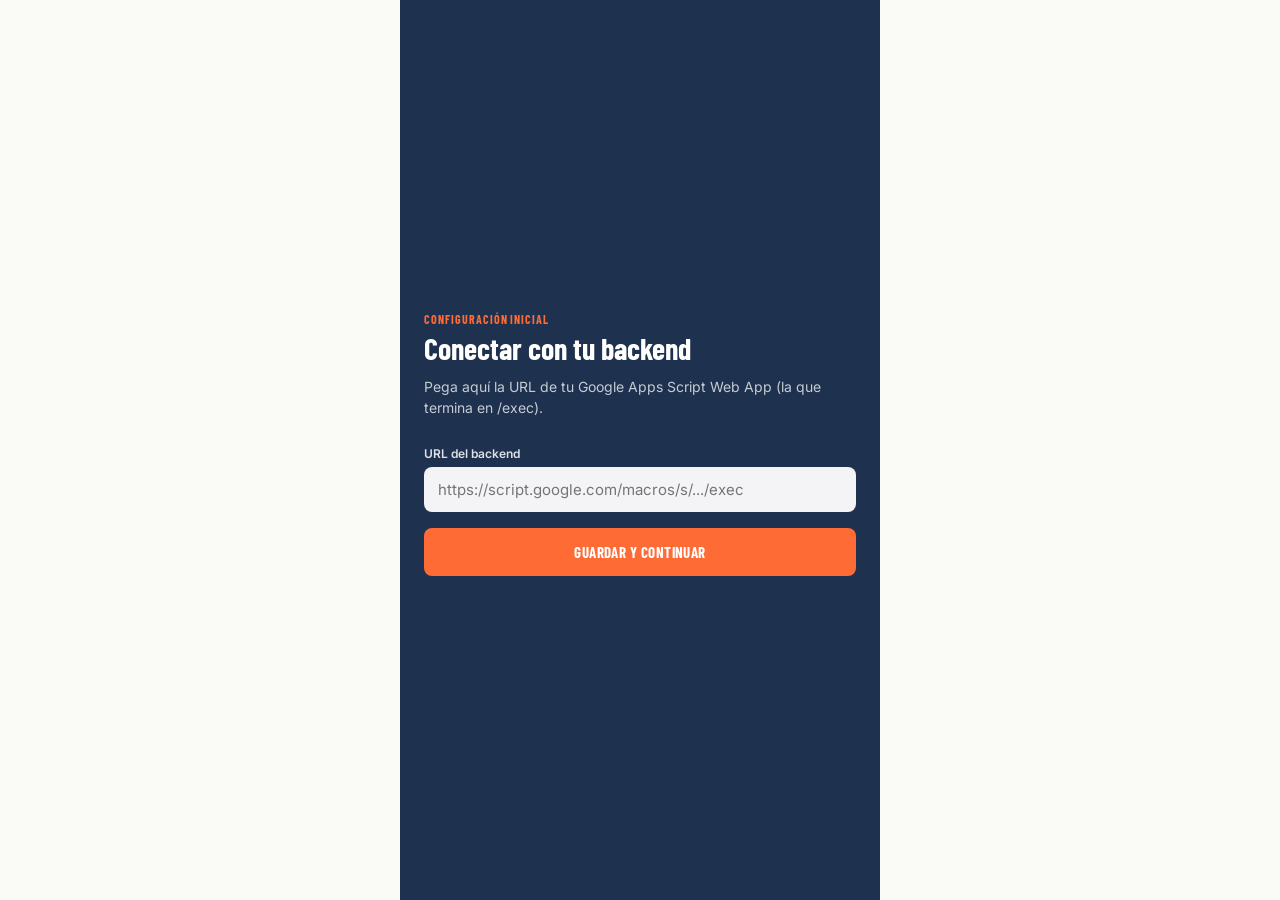
==== admin.html @ cb7159e5 "Add files via upload" ====
<!DOCTYPE html>
<html lang="es">
<head>
<meta charset="UTF-8">
<meta name="viewport" content="width=device-width, initial-scale=1, viewport-fit=cover">
<title>Admin - Control de Obra</title>
<link rel="stylesheet" href="styles.css">
</head>
<body>
<div id="app">

  <div id="screen-setup" class="screen center-screen hidden">
    <p class="eyebrow">Configuración inicial</p>
    <h1>Conectar con tu backend</h1>
    <p class="desc">Pega aquí la URL de tu Google Apps Script Web App (la que termina en /exec).</p>
    <div class="field">
      <label>URL del backend</label>
      <input type="url" id="input-backend-url" placeholder="https://script.google.com/macros/s/.../exec">
    </div>
    <button class="btn-primary" id="btn-save-backend">Guardar y continuar</button>
    <div class="error-msg" id="setup-error"></div>
  </div>

  <div id="screen-admin" class="screen center-screen hidden">
    <p class="eyebrow">Solo administrador</p>
    <h1>Crear proyecto nuevo</h1>
    <p class="desc">Esto duplica tu Sheet Maestro automáticamente y lo deja listo para usar - no necesitas tocar Drive.</p>
    <div class="field">
      <label>Nombre del proyecto</label>
      <input type="text" id="input-nombre-proyecto" placeholder="Ej. Impermeabilización Edificio ABC">
    </div>
    <div class="field">
      <label>Clave de administrador</label>
      <input type="password" id="input-clave">
    </div>
    <button class="btn-primary" id="btn-crear">Crear proyecto</button>
    <div class="error-msg" id="admin-error"></div>
    <div id="admin-success" class="hidden" style="margin-top:18px; background:rgba(255,255,255,0.1); border-radius:10px; padding:14px;">
      <p style="color:white; font-size:14px; margin:0 0 8px;">✅ Proyecto creado.</p>
      <a id="link-nuevo-sheet" href="#" target="_blank" class="btn-secondary" style="display:block; text-align:center; text-decoration:none; background:white;">Abrir el Sheet nuevo</a>
    </div>
    <button class="btn-secondary" id="btn-change-backend" style="margin-top:24px;">Cambiar URL del backend</button>
  </div>

</div>
<div id="toast" class="toast"></div>
<script src="admin.js"></script>
</body>
</html>
---- styles.css ----
@import url("https://fonts.googleapis.com/css2?family=Barlow+Condensed:wght@600;700&family=Inter:wght@400;500;600;700&display=swap");

:root {
  --bg: #FAFAF7;
  --surface: #FFFFFF;
  --ink: #1A1D29;
  --muted: #6B6F7A;
  --navy: #2B4570;
  --navy-dark: #1E314F;
  --orange: #FF6B35;
  --green: #3C8C5C;
  --green-bg: #E3F1E8;
  --amber: #B8852B;
  --amber-bg: #FBF1DD;
  --red: #C84B31;
  --red-bg: #FBE6E1;
  --line: #E4E1D8;
}

* { box-sizing: border-box; }

html, body {
  margin: 0;
  background: var(--bg);
  color: var(--ink);
  font-family: "Inter", sans-serif;
  -webkit-tap-highlight-color: transparent;
}

#app {
  max-width: 480px;
  margin: 0 auto;
  min-height: 100vh;
  display: flex;
  flex-direction: column;
  position: relative;
}

.screen { display: flex; flex-direction: column; min-height: 100vh; }
.hidden { display: none !important; }

.eyebrow {
  font-family: "Barlow Condensed", sans-serif;
  font-weight: 700;
  letter-spacing: 0.08em;
  text-transform: uppercase;
  font-size: 12px;
  color: var(--orange);
}

h1, h2, h3 {
  font-family: "Barlow Condensed", sans-serif;
  font-weight: 700;
  margin: 0;
  color: var(--navy-dark);
}

/* ---------- Pantallas de configuracion / login ---------- */
.center-screen {
  flex: 1;
  display: flex;
  flex-direction: column;
  justify-content: center;
  padding: 32px 24px;
  background: var(--navy-dark);
  color: white;
}

.center-screen h1 { color: white; font-size: 30px; }
.center-screen p.eyebrow { color: var(--orange); margin-bottom: 4px; }
.center-screen .desc { color: rgba(255,255,255,0.75); font-size: 14px; margin: 10px 0 28px; line-height: 1.5; }

.field { margin-bottom: 16px; }
.field label {
  display: block;
  font-size: 12px;
  font-weight: 600;
  color: rgba(255,255,255,0.85);
  margin-bottom: 6px;
}
.field input, .field select, .field textarea {
  width: 100%;
  padding: 13px 14px;
  border-radius: 8px;
  border: none;
  font-family: "Inter", sans-serif;
  font-size: 15px;
  background: rgba(255,255,255,0.95);
  color: var(--ink);
}
.field textarea { resize: vertical; min-height: 70px; }

.btn-primary {
  background: var(--orange);
  color: white;
  border: none;
  font-family: "Barlow Condensed", sans-serif;
  font-weight: 700;
  letter-spacing: 0.03em;
  text-transform: uppercase;
  font-size: 15px;
  padding: 15px;
  border-radius: 8px;
  width: 100%;
  cursor: pointer;
  transition: transform 0.08s ease;
}
.btn-primary:active { transform: scale(0.97); }
.btn-secondary {
  background: transparent;
  border: 1px solid var(--line);
  color: var(--navy-dark);
  font-family: "Inter", sans-serif;
  font-weight: 600;
  font-size: 14px;
  padding: 12px;
  border-radius: 8px;
  width: 100%;
  cursor: pointer;
}

.error-msg { color: #FFB4A3; font-size: 13px; margin-top: 8px; min-height: 16px; }

/* ---------- Pantalla principal ---------- */
header.topbar {
  background: var(--navy);
  color: white;
  padding: calc(env(safe-area-inset-top, 0px) + 14px) 18px 14px;
  position: relative;
  overflow: hidden;
}
header.topbar::after {
  content: "";
  position: absolute;
  top: -20px; right: 28px;
  width: 14px; height: 140px;
  background: var(--orange);
  transform: rotate(18deg);
  opacity: 0.9;
}
header.topbar .proj { font-size: 19px; }
header.topbar .meta {
  display: flex;
  justify-content: space-between;
  align-items: center;
  margin-top: 2px;
}
header.topbar .meta span { font-size: 12px; color: rgba(255,255,255,0.7); }
header.topbar .gear {
  background: rgba(255,255,255,0.12);
  border: none;
  color: white;
  width: 30px; height: 30px;
  border-radius: 50%;
  font-size: 14px;
  cursor: pointer;
}

main#content {
  flex: 1;
  padding: 16px 14px 90px;
  overflow-y: auto;
}

nav#bottom-nav {
  position: fixed;
  bottom: 0; left: 0; right: 0;
  max-width: 480px;
  margin: 0 auto;
  display: flex;
  background: var(--surface);
  border-top: 1px solid var(--line);
  padding-bottom: env(safe-area-inset-bottom, 0px);
  z-index: 10;
}
nav#bottom-nav button {
  flex: 1;
  background: none;
  border: none;
  padding: 11px 4px 9px;
  font-family: "Inter", sans-serif;
  font-size: 11.5px;
  font-weight: 600;
  color: var(--muted);
  cursor: pointer;
  display: flex;
  flex-direction: column;
  align-items: center;
  gap: 3px;
}
nav#bottom-nav button .ic { font-size: 18px; }
nav#bottom-nav button.active { color: var(--navy); }
nav#bottom-nav button.active .ic { color: var(--orange); }

.section-title {
  display: flex;
  justify-content: space-between;
  align-items: baseline;
  margin-bottom: 12px;
}
.section-title h2 { font-size: 20px; }
.section-title .count { font-size: 12px; color: var(--muted); }

/* ---------- Gantt ---------- */
.gantt-wrap {
  background: var(--surface);
  border: 1px solid var(--line);
  border-radius: 10px;
  overflow-x: auto;
  margin-bottom: 18px;
}
.gantt-inner { min-width: 700px; padding: 10px 10px 4px; }
.gantt-ruler {
  position: relative;
  height: 22px;
  border-bottom: 1px dashed var(--line);
  margin-bottom: 6px;
}
.gantt-tick {
  position: absolute;
  top: 0;
  font-size: 10px;
  color: var(--muted);
  border-left: 1px dashed var(--line);
  padding-left: 4px;
  height: 100%;
}
.gantt-row {
  position: relative;
  height: 34px;
  border-top: 1px solid #F2F0E9;
}
.gantt-row:first-child { border-top: none; }
.gantt-bar {
  position: absolute;
  top: 6px;
  height: 22px;
  border-radius: 5px;
  font-size: 10.5px;
  color: white;
  display: flex;
  align-items: center;
  padding: 0 8px;
  white-space: nowrap;
  overflow: hidden;
  cursor: pointer;
  font-weight: 600;
}

/* ---------- Tarjetas de tarea / contratista ---------- */
.card {
  background: var(--surface);
  border: 1px solid var(--line);
  border-radius: 10px;
  padding: 14px;
  margin-bottom: 10px;
  cursor: pointer;
}
.card .row1 {
  display: flex;
  justify-content: space-between;
  gap: 10px;
  align-items: flex-start;
}
.card .title { font-weight: 700; font-size: 15px; line-height: 1.3; }
.card .sub { font-size: 12.5px; color: var(--muted); margin-top: 3px; }
.card .dates { font-size: 12px; color: var(--muted); margin-top: 6px; }

.badge {
  font-size: 10.5px;
  font-weight: 700;
  padding: 3px 9px;
  border-radius: 20px;
  white-space: nowrap;
  text-transform: uppercase;
  letter-spacing: 0.02em;
}
.badge.pendiente { background: #EEECE4; color: var(--muted); }
.badge.en-proceso { background: var(--amber-bg); color: var(--amber); }
.badge.completada { background: var(--green-bg); color: var(--green); }
.badge.vencida { background: var(--red-bg); color: var(--red); }

.contact-row { display: flex; gap: 8px; margin-top: 10px; }
.contact-row a {
  flex: 1;
  text-align: center;
  font-size: 12.5px;
  font-weight: 600;
  padding: 9px;
  border-radius: 7px;
  text-decoration: none;
  background: var(--bg);
  color: var(--navy-dark);
  border: 1px solid var(--line);
}

/* ---------- Bitacora ---------- */
.bitacora-form {
  background: var(--surface);
  border: 1px solid var(--line);
  border-radius: 10px;
  padding: 14px;
  margin-bottom: 18px;
}
.photo-btn {
  display: flex;
  align-items: center;
  justify-content: center;
  gap: 8px;
  background: var(--bg);
  border: 1px dashed var(--line);
  border-radius: 8px;
  padding: 12px;
  font-size: 13px;
  font-weight: 600;
  color: var(--navy);
  cursor: pointer;
  margin-bottom: 14px;
}
.photo-preview { width: 100%; border-radius: 8px; margin-bottom: 12px; display: none; }

.bitacora-entry {
  border-bottom: 1px solid var(--line);
  padding: 12px 0;
}
.bitacora-entry .fecha { font-size: 11px; color: var(--orange); font-weight: 700; text-transform: uppercase; letter-spacing: 0.04em; }
.bitacora-entry .act { font-size: 14px; margin-top: 3px; }
.bitacora-entry .inc { font-size: 13px; color: var(--red); margin-top: 3px; }
.bitacora-entry .resp { font-size: 11.5px; color: var(--muted); margin-top: 4px; }
.bitacora-entry img { width: 100%; border-radius: 8px; margin-top: 8px; }

/* ---------- Modal cambio de estado ---------- */
.modal-backdrop {
  position: fixed; inset: 0;
  background: rgba(26,29,41,0.55);
  display: flex; align-items: flex-end;
  z-index: 50;
}
.modal-sheet {
  background: var(--surface);
  width: 100%;
  max-width: 480px;
  margin: 0 auto;
  border-radius: 16px 16px 0 0;
  padding: 20px 18px calc(env(safe-area-inset-bottom, 0px) + 20px);
}
.modal-sheet h3 { font-size: 17px; margin-bottom: 14px; }
.status-option {
  width: 100%;
  padding: 13px;
  border-radius: 8px;
  border: 1px solid var(--line);
  background: var(--surface);
  font-family: "Inter", sans-serif;
  font-weight: 600;
  font-size: 14px;
  margin-bottom: 8px;
  cursor: pointer;
  text-align: left;
}
.status-option.sel-pendiente { border-color: var(--muted); }
.status-option.sel-en-proceso { border-color: var(--amber); color: var(--amber); }
.status-option.sel-completada { border-color: var(--green); color: var(--green); }

.empty-state {
  text-align: center;
  padding: 40px 20px;
  color: var(--muted);
  font-size: 13.5px;
}

/* ---------- Tab Proyecto ---------- */
.proj-card {
  background: var(--surface);
  border: 1px solid var(--line);
  border-radius: 10px;
  padding: 16px;
  margin-bottom: 18px;
}
.proj-card h2 { font-size: 19px; margin-bottom: 10px; }
.proj-row {
  display: flex;
  justify-content: space-between;
  gap: 10px;
  font-size: 13px;
  padding: 6px 0;
  border-bottom: 1px solid #F2F0E9;
}
.proj-row:last-of-type { border-bottom: none; }
.proj-label { color: var(--muted); font-weight: 600; }
.btn-maps {
  display: block;
  text-align: center;
  background: var(--navy);
  color: white;
  text-decoration: none;
  font-weight: 700;
  font-size: 13.5px;
  padding: 11px;
  border-radius: 8px;
  margin: 12px 0;
}
.progress-wrap { margin-top: 14px; }
.progress-label {
  display: flex;
  justify-content: space-between;
  font-size: 12px;
  font-weight: 600;
  color: var(--muted);
  margin-bottom: 5px;
}
.progress-bar { height: 8px; background: #EEECE4; border-radius: 5px; overflow: hidden; }
.progress-fill { height: 100%; background: var(--orange); border-radius: 5px; }

.instrucciones {
  font-size: 12.5px;
  color: var(--ink);
  background: var(--bg);
  border-radius: 7px;
  padding: 8px 10px;
  margin-top: 8px;
  line-height: 1.4;
}
.retraso-tag {
  font-size: 12px;
  font-weight: 600;
  color: var(--red);
  background: var(--red-bg);
  border-radius: 7px;
  padding: 6px 10px;
  margin-top: 8px;
}
.contact-row-link {
  display: block;
  text-align: center;
  font-size: 12.5px;
  font-weight: 600;
  padding: 9px;
  border-radius: 7px;
  text-decoration: none;
  background: var(--bg);
  color: var(--navy-dark);
  border: 1px solid var(--line);
  margin-top: 10px;
}
.status-option.sel-retraso { border-color: var(--red); color: var(--red); }

.spinner {
  text-align: center;
  padding: 30px;
  color: var(--muted);
  font-size: 13px;
}

.toast {
  position: fixed;
  bottom: 80px;
  left: 50%;
  transform: translateX(-50%);
  background: var(--ink);
  color: white;
  padding: 10px 18px;
  border-radius: 30px;
  font-size: 13px;
  z-index: 60;
  opacity: 0;
  transition: opacity 0.25s ease;
}
.toast.show { opacity: 1; }
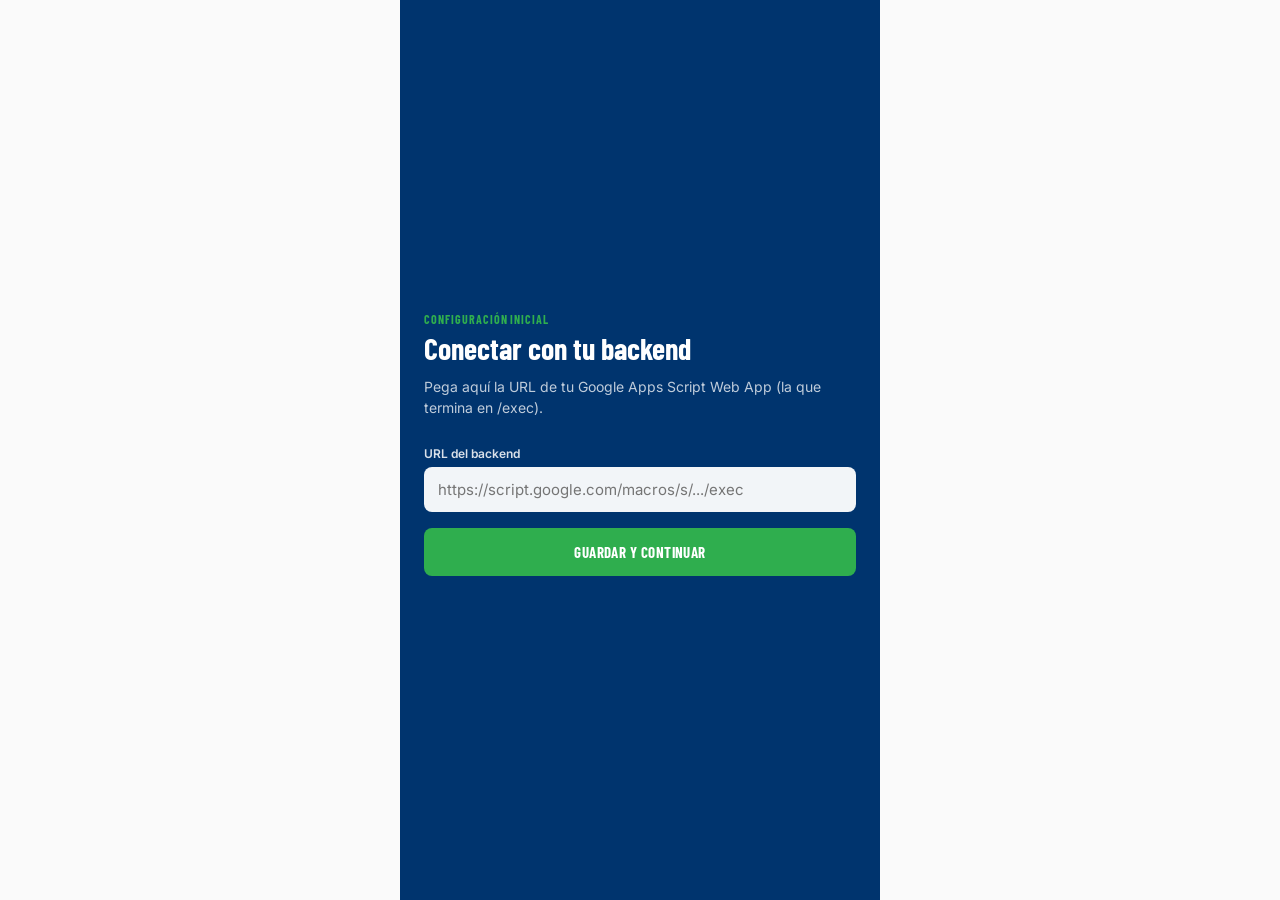
==== commit 2a1602d3: "Add files via upload" ====
--- a/admin.html
+++ b/admin.html
@@ -22,6 +22,7 @@
   </div>
 
   <div id="screen-admin" class="screen center-screen hidden">
+    <img src="icon-192.png" alt="Grupo Pión" class="login-logo">
     <p class="eyebrow">Solo administrador</p>
     <h1>Crear proyecto nuevo</h1>
     <p class="desc">Esto duplica tu Sheet Maestro automáticamente y lo deja listo para usar - no necesitas tocar Drive.</p>
@@ -40,6 +41,24 @@
       <a id="link-nuevo-sheet" href="#" target="_blank" class="btn-secondary" style="display:block; text-align:center; text-decoration:none; background:white;">Abrir el Sheet nuevo</a>
     </div>
     <button class="btn-secondary" id="btn-change-backend" style="margin-top:24px;">Cambiar URL del backend</button>
+    <button class="btn-secondary" id="btn-ir-eliminar" style="margin-top:10px;">Eliminar un proyecto →</button>
+  </div>
+
+  <div id="screen-delete" class="screen center-screen hidden">
+    <p class="eyebrow">Solo administrador</p>
+    <h1>Eliminar un proyecto</h1>
+    <p class="desc">Manda el Sheet a la papelera de Drive (recuperable 30 días) y lo quita del selector.</p>
+    <div class="field">
+      <label>Proyecto a eliminar</label>
+      <select id="select-eliminar"></select>
+    </div>
+    <div class="field">
+      <label>Clave de administrador</label>
+      <input type="password" id="input-clave-eliminar">
+    </div>
+    <button class="btn-primary" id="btn-eliminar" style="background:var(--red);">Eliminar proyecto</button>
+    <div class="error-msg" id="delete-error"></div>
+    <button class="btn-secondary" id="btn-ir-crear" style="margin-top:24px;">← Volver a crear proyecto</button>
   </div>
 
 </div>
--- a/styles.css
+++ b/styles.css
@@ -1,15 +1,15 @@
 @import url("https://fonts.googleapis.com/css2?family=Barlow+Condensed:wght@600;700&family=Inter:wght@400;500;600;700&display=swap");
 
 :root {
-  --bg: #FAFAF7;
+  --bg: #FAFAFA;
   --surface: #FFFFFF;
   --ink: #1A1D29;
   --muted: #6B6F7A;
-  --navy: #2B4570;
-  --navy-dark: #1E314F;
-  --orange: #FF6B35;
-  --green: #3C8C5C;
-  --green-bg: #E3F1E8;
+  --navy: #004AAD;
+  --navy-dark: #00346E;
+  --orange: #2FAE4E;
+  --green: #2FAE4E;
+  --green-bg: #E3F4E8;
   --amber: #B8852B;
   --amber-bg: #FBF1DD;
   --red: #C84B31;
@@ -67,6 +67,7 @@
 }
 
 .center-screen h1 { color: white; font-size: 30px; }
+.login-logo { width: 64px; height: 64px; border-radius: 12px; margin-bottom: 18px; }
 .center-screen p.eyebrow { color: var(--orange); margin-bottom: 4px; }
 .center-screen .desc { color: rgba(255,255,255,0.75); font-size: 14px; margin: 10px 0 28px; line-height: 1.5; }
 
@@ -139,6 +140,24 @@
   opacity: 0.9;
 }
 header.topbar .proj { font-size: 19px; }
+.brand-row {
+  display: flex;
+  align-items: center;
+  gap: 8px;
+  margin-bottom: 8px;
+}
+.brand-logo {
+  width: 22px;
+  height: 22px;
+  border-radius: 5px;
+}
+.brand-name {
+  font-family: "Barlow Condensed", sans-serif;
+  font-weight: 700;
+  font-size: 12px;
+  letter-spacing: 0.08em;
+  color: rgba(255,255,255,0.8);
+}
 header.topbar .meta {
   display: flex;
   justify-content: space-between;
@@ -345,6 +364,7 @@
   padding: 20px 18px calc(env(safe-area-inset-bottom, 0px) + 20px);
 }
 .modal-sheet h3 { font-size: 17px; margin-bottom: 14px; }
+.desc-modal { font-size: 12.5px; color: var(--muted); margin: -8px 0 14px; line-height: 1.4; }
 .status-option {
   width: 100%;
   padding: 13px;
